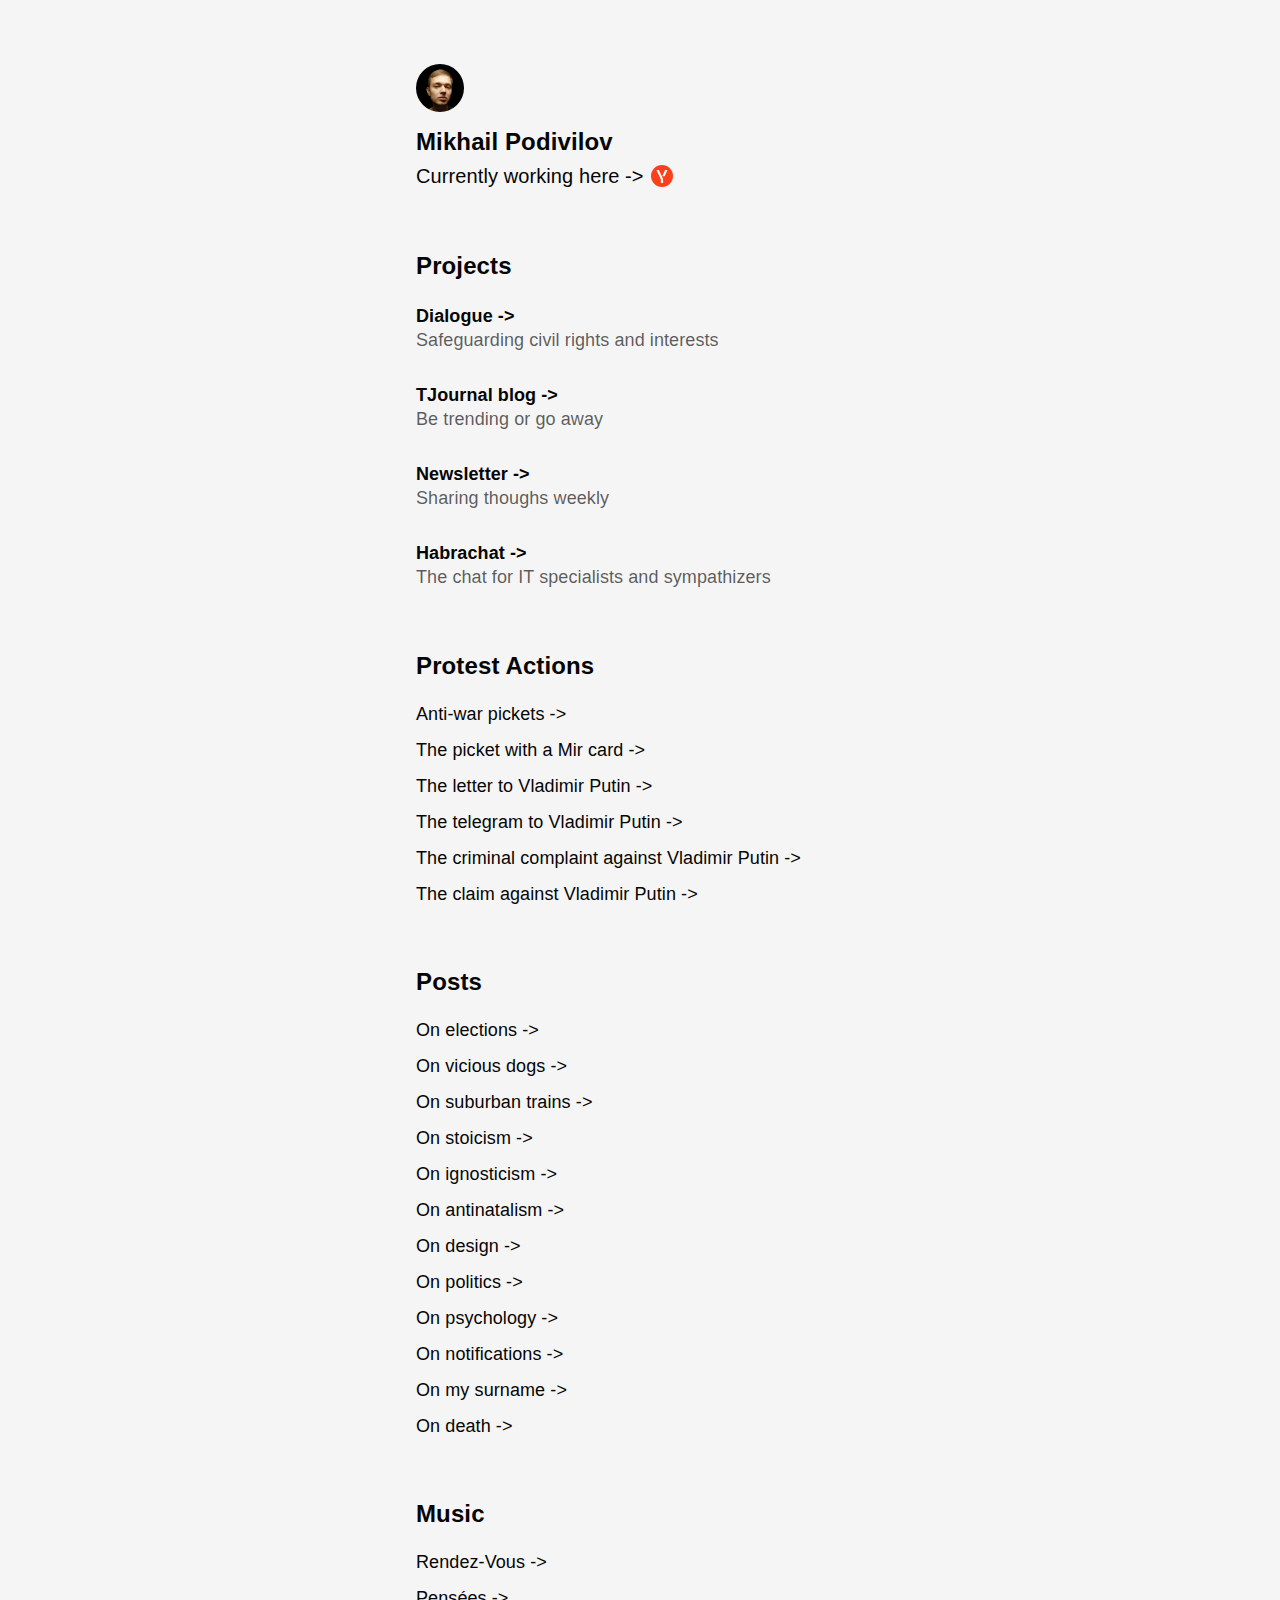
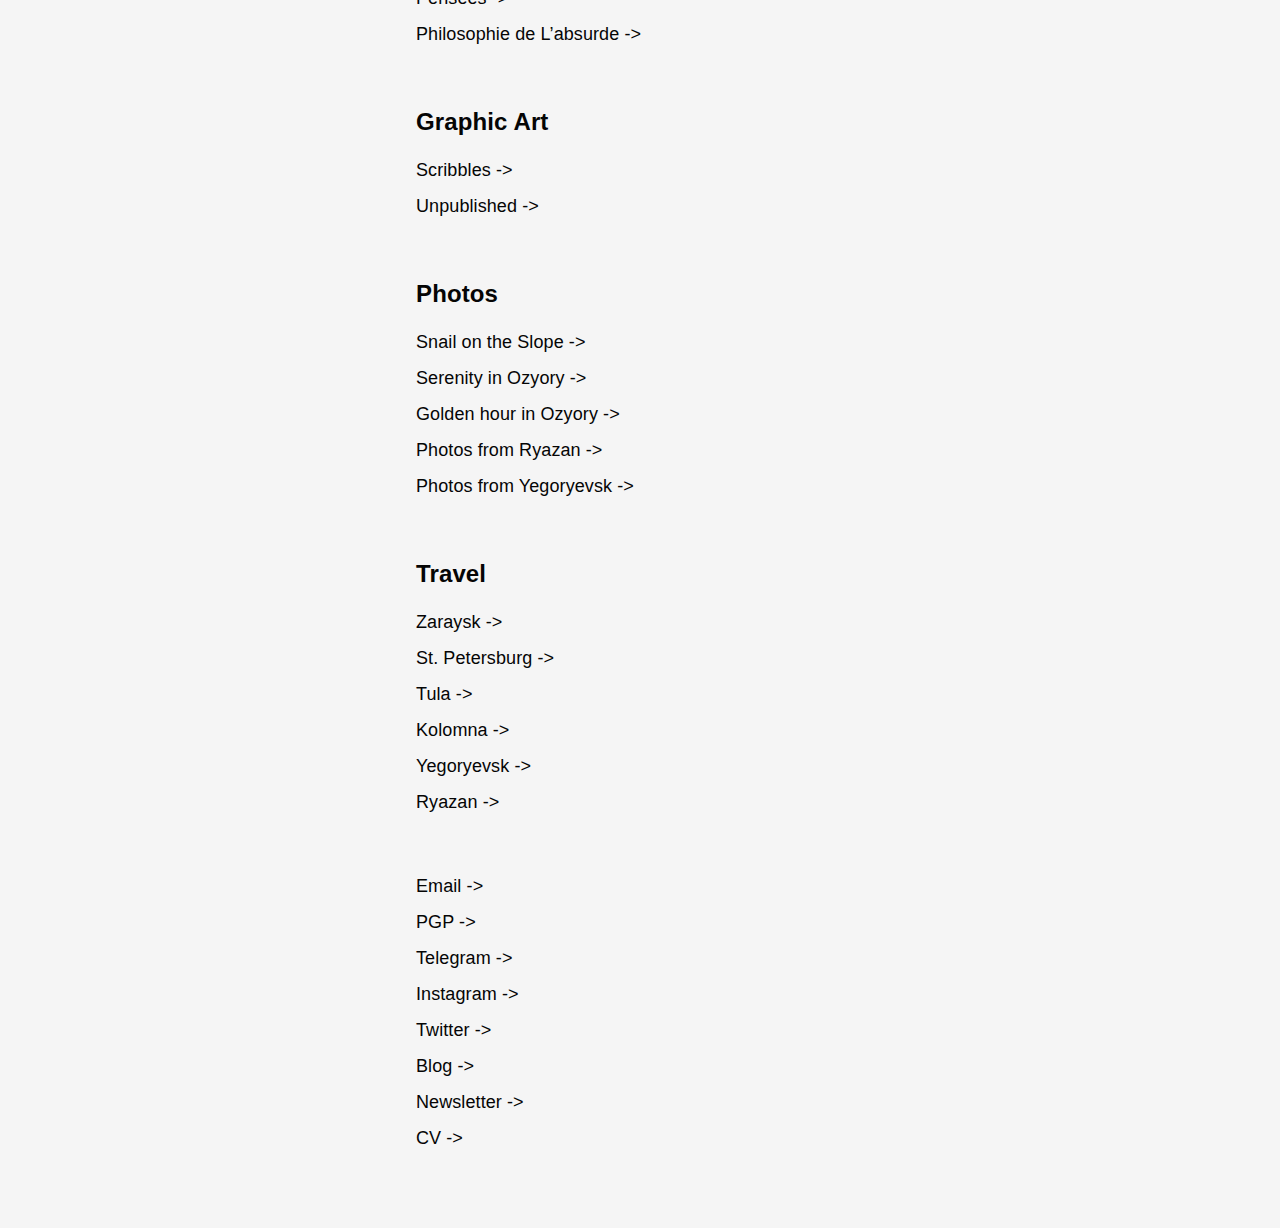
==== podivilov.com/index.html @ a19aee93 "Added podivilov.com, podivilov.ru, podivilov.cz" ====
<!DOCTYPE html>
<!--


/╲/\[☉﹏☉]/\╱\ <-- Aaah! A spider! 🕷️


-->
<html>
<head>
  <meta charset="utf-8">
  <meta name="viewport" content="width=device-width" />
  <title>Mikhail Podivilov</title>
  <meta name="description" content="I am against the war in Ukraine 🇺🇦" />
  <link rel="stylesheet" type="text/css" href="style.css">
  <link rel="icon" type="image/png" href="images/favicon.png">
  <meta property="og:title" content="Mikhail Podivilov" />
  <meta property="og:description" content="I am against the war in Ukraine 🇺🇦" />
  <meta property="og:image" content="https://podivilov.com/images/og.png" />
  <meta name="twitter:card" content="summary_large_image" />
  <meta name="twitter:title" content="Mikhail Podivilov" />
  <meta name="twitter:description" content="I am against the war in Ukraine 🇺🇦" />
  <meta name="twitter:image" content="https://podivilov.com/images/og.png" />

  <!-- Verification stuff -->
  <a rel="me" href="https://mastodon.social/@podivilov" style="display: none;">Mastodon</a>
</head>
<body>
  <div id="content">
    <div class="section">
      <img src="images/mikhail-podivilov.jpg" class="me">
      <h1>Mikhail Podivilov</h1>
      <h2 class="logo">Currently working here -><a href="https://yandex.com/" rel="nofollow" title="Yandex"><svg class="logo" viewBox="0 0 36 36" height="22" width="22"><circle cx="18" cy="18" r="18" fill="#FC3F1D"></circle><path d="M18.441 20.058c1.052 2.304 1.403 3.106 1.403 5.873V29.6h-3.757v-6.186L9 8h3.92l5.521 12.058zM23.074 8L18.48 18.443h3.82L26.905 8h-3.832z" fill="#fff"></path></svg></a></h2>
    </div>

    <div class="section">
      <h6>Projects</h6>

      <ul>
        <li>
          <h3><a href="https://dialoguemovement.org/">Dialogue -></a></h3>
          <p>Safeguarding civil rights and interests</p>
        </li>
        <li>
          <h3><a href="https://tjournal.ru/u/459283">TJournal blog -></a></h3>
          <p>Be trending or go away</p>
        </li>
        <li>
          <h3><a href="https://podivilov.com/newsletter/">Newsletter -></a></h3>
          <p>Sharing thoughs weekly</p>
        </li>
        <li>
          <h3><a href="https://habra.chat/">Habrachat -></a></h3>
          <p>The chat for IT specialists and sympathizers</p>
        </li>
      </ul>
    </div>

    <div class="section links">
      <h6>Protest Actions</h6>

      <a href="https://tjournal.ru/565039" class="link">Anti-war pickets -></a>
      <a href="https://www.nbcnews.com/news/world/russians-opposed-war-ukraine-face-battle-kremlins-crackdown-anti-war-p-rcna29981" class="link">The picket with a Mir card -></a>
      <a href="https://tjournal.ru/565185" class="link">The letter to Vladimir Putin -></a>
      <a href="https://t.me/podivilov_channel/838" class="link">The telegram to Vladimir Putin -></a>
      <a href="https://tjournal.ru/559146" class="long link">The criminal complaint against Vladimir Putin -></a>
      <a href="https://tjournal.ru/592555" class="link">The claim against Vladimir Putin -></a>
    </div>

    <div class="section links">
      <h6>Posts</h6>

      <a href="https://podivilov.ru/blog/all/uik-uehal-a-klouny-izbralis/" class="link">On elections -></a>
      <a href="https://podivilov.ru/blog/all/ostorozhno-zlye-sobaki/" class="link">On vicious dogs -></a>
      <a href="https://podivilov.ru/blog/all/kak-puteshestvovat-na-elektrichkah-i-kayfovat/" class="link">On suburban trains -></a>
      <a href="https://podivilov.ru/blog/tags/stoicism/" class="link">On stoicism -></a>
      <a href="https://podivilov.ru/blog/all/ignosticizm/" class="link">On ignosticism -></a>
      <a href="https://podivilov.ru/blog/all/antinatalizm/" class="link">On antinatalism -></a>
      <a href="https://podivilov.ru/blog/tags/design/" class="link">On design -></a>
      <a href="https://podivilov.ru/blog/tags/politics/" class="link">On politics -></a>
      <a href="https://podivilov.ru/blog/tags/psychology/" class="link">On psychology -></a>
      <a href="https://podivilov.ru/blog/all/pro-uvedomleniya/" class="link">On notifications -></a>
      <a href="https://podivilov.ru/blog/all/cacograph/" class="link">On my surname -></a>
      <a href="https://podivilov.ru/blog/all/zaveschanie/" class="link">On death -></a>
    </div>

    <div class="section links">
      <h6>Music</h6>

      <a href="https://www.youtube.com/watch?v=bPWWufyFyuE" class="link">Rendez-Vous -></a>
      <a href="https://www.youtube.com/watch?v=_a_EP1cF86g" class="link">Pensées -></a>
      <a href="https://www.youtube.com/watch?v=8OWCbKyLMds" class="link">Philosophie de L’absurde -></a>
    </div>

    <div class="section links">
      <h6>Graphic Art</h6>

      <a href="https://web.archive.org/web/20210601125951/https://archive.podivilov.ru/all/kalyaki-malyaki/" class="link">Scribbles -></a>
      <a href="https://web.archive.org/web/20210601120241/https://archive.podivilov.ru/all/dekompoziciya-neopublikovannye-raboty/" class="link">Unpublished -></a>
    </div>

    <div class="section links">
      <h6>Photos</h6>

      <a href="https://podivilov.ru/blog/all/ulitka-na-sklone/" class="link">Snail on the Slope -></a>
      <a href="https://podivilov.ru/blog/all/ozyorskaya-bezmyatezhnost/" class="link">Serenity in Ozyory -></a>
      <a href="https://podivilov.ru/blog/all/zolotoy-chas-v-ozyorah/" class="link">Golden hour in Ozyory -></a>
      <a href="https://podivilov.ru/blog/all/ryazanskiy-fotootchyot/" class="link">Photos from Ryazan -></a>
      <a href="https://podivilov.ru/blog/all/egoryevskiy-fotootchyot/" class="link">Photos from Yegoryevsk -></a>
    </div>

    <div class="section links">
      <h6>Travel</h6>

      <a href="https://www.youtube.com/watch?v=_UMk2dEp2vs" class="link">Zaraysk -></a>
      <a href="https://www.youtube.com/watch?v=t8ysZ4fYrkY" class="link">St. Petersburg -></a>
      <a href="https://www.youtube.com/watch?v=OF5ravawQ6Y" class="link">Tula -></a>
      <a href="https://www.youtube.com/watch?v=j2yAzifiHoA" class="link">Kolomna -></a>
      <a href="https://www.youtube.com/watch?v=ZSQNnGl0Q9E" class="link">Yegoryevsk -></a>
      <a href="https://www.youtube.com/watch?v=ztuQfi9SAhU" class="link">Ryazan -></a>
    </div>

    <div class="section links">
      <a href="mailto:mikhail@podivilov.com" class="link">Email -></a>
      <a href="https://podivilov.com/downloads/pgp/" class="link">PGP -></a>
      <a href="https://t.me/podivilov_channel" class="link">Telegram -></a>
      <a href="https://instagram.com/podivilov.ru" class="link">Instagram -></a>
      <a href="https://twitter.com/podivilov" class="link">Twitter -></a>
      <a href="https://podivilov.ru/blog/" class="link">Blog -></a>
      <a href="https://podivilov.com/newsletter/" class="link">Newsletter -></a>
      <a href="https://podivilov.com/downloads/cv/" class="link">CV -></a>
    </div>
  </div>
</body>
</html>
---- podivilov.com/style.css ----
@import url('https://rsms.me/inter/inter-display.css');
html { font-family: 'InterDisplay', sans-serif; }
@supports (font-variation-settings: normal) {
  html { font-family: 'InterDisplay var', sans-serif; }
}
* {
	margin: 0;
	padding: 0;
	list-style: none;
	text-decoration: none;
	box-sizing: border-box;
	letter-spacing: .005em;
        font-variant-ligatures: contextual;
        -moz-font-feature-settings: 'calt';
        -webkit-font-feature-settings: 'calt';
        font-feature-settings: 'calt';
}
body {
	background: #f5f5f5;
	color: #050505;
	-webkit-font-smoothing: antialiased;
}
a {
	color: inherit;
}
a:hover {
	text-decoration: underline;
}
#content {
	max-width: 512px;
	margin: 0 auto;
	padding: 64px 32px;
}
.section {
	margin-bottom: 64px;
}
.section:last-of-type {
	border-bottom: 0;
	padding-bottom: 0;
	margin-bottom: 0;
}
.me {
	width: 48px;
	height: 48px;
	border-radius: 24px;
	margin-bottom: 12px;
}
h1 {
	font-weight: 600;
	font-size: 24px;
	margin-bottom: 8px;
}
h2 {
	font-weight: 450;
	font-size: 20px;
	line-height: 24px;
}
.link {
	font-size: 18px;
	line-height: 20px;
	margin-right: 12px;
	font-weight: 450;
}
.links .link {
	margin-right: 0;
	display: block;
	margin-bottom: 16px;
}
h6 {
	font-weight: 600;
	font-size: 24px;
	margin-bottom: 24px;
}
h3 {
	font-weight: 600;
	font-size: 18px;
	line-height: 24px;
	margin-bottom: 2px;
}
p {
	font-size: 18px;
	font-weight: 450;
	color: rgba(0, 0, 0, .64);
}
ul li {
	margin-bottom: 32px;
}
ul li:last-of-type {
	margin-bottom: 0;
}
@media screen and (max-width:400px) {
    p {
	line-height: 26px;
    }
    .long {
	line-height: 32px;
	margin-top: -4px;
	margin-bottom: 12px !important;
    }
}
h2.logo {
	display: inline-block;
}
svg.logo {
	display: inline-block;
	position: absolute;
	margin-top: .07em;
	margin-left: .35em;
}
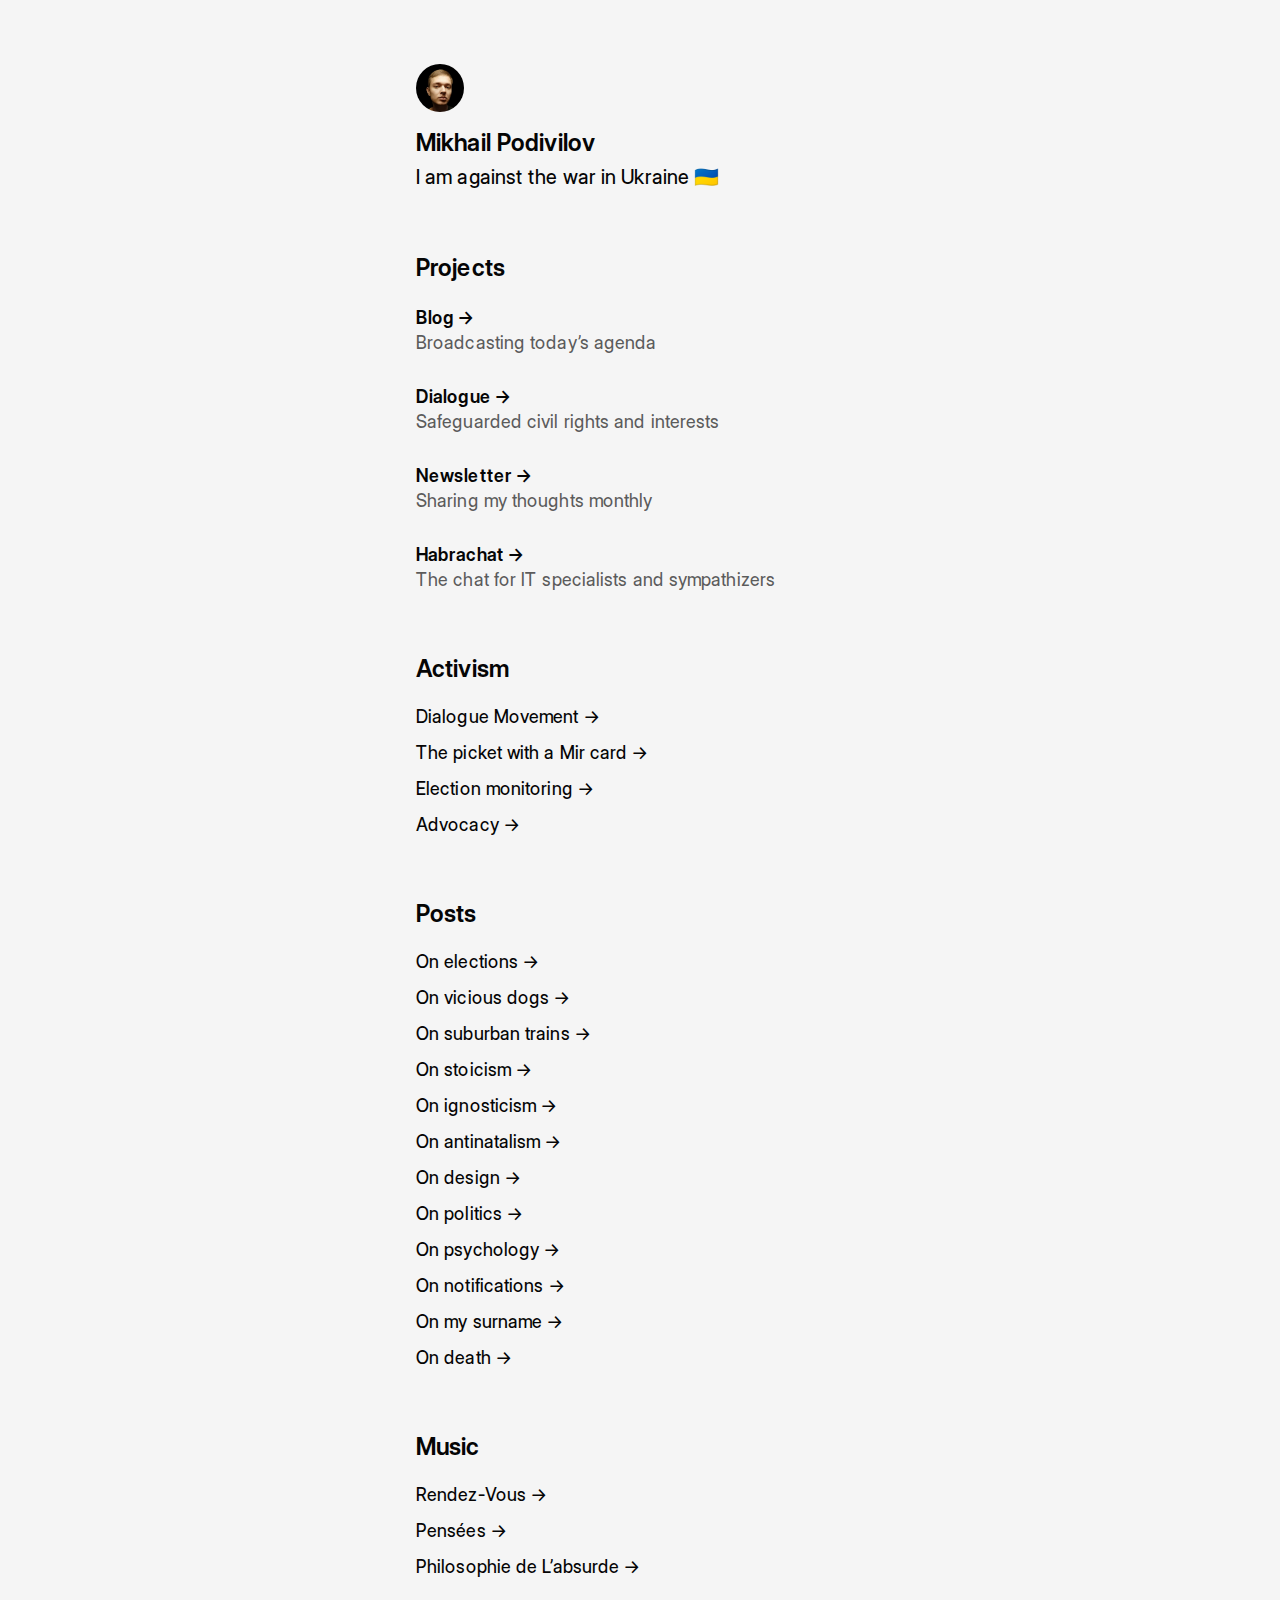
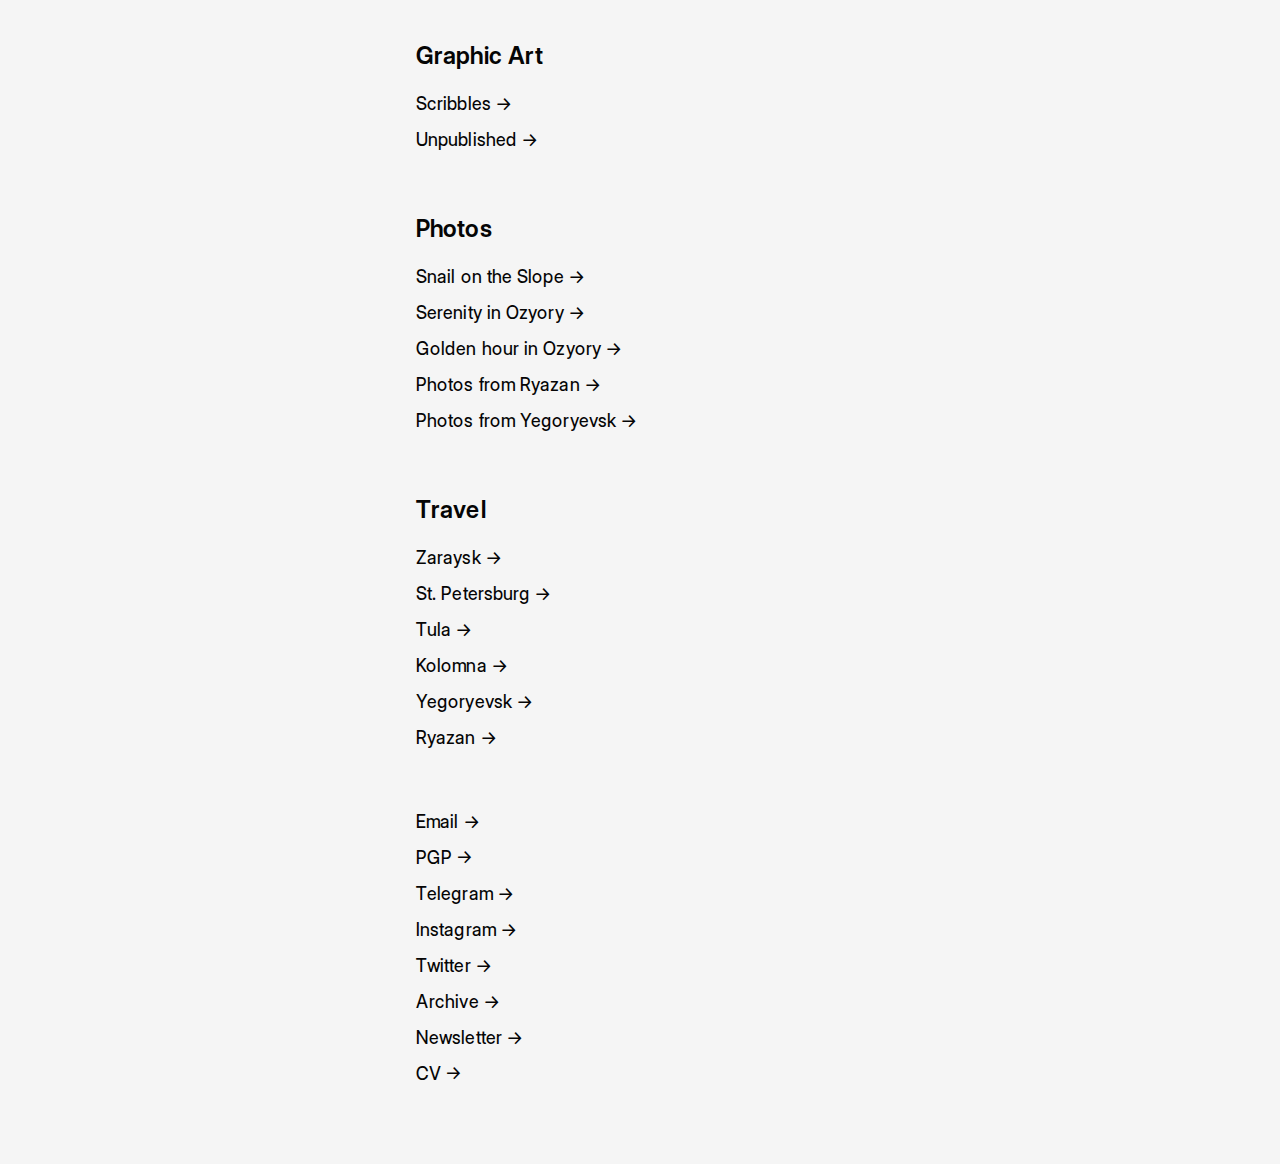
==== commit d76c062e: "Update index.html" ====
--- a/podivilov.com/index.html
+++ b/podivilov.com/index.html
@@ -30,7 +30,7 @@
     <div class="section">
       <img src="images/mikhail-podivilov.jpg" class="me">
       <h1>Mikhail Podivilov</h1>
-      <h2 class="logo">Currently working here -><a href="https://yandex.com/" rel="nofollow" title="Yandex"><svg class="logo" viewBox="0 0 36 36" height="22" width="22"><circle cx="18" cy="18" r="18" fill="#FC3F1D"></circle><path d="M18.441 20.058c1.052 2.304 1.403 3.106 1.403 5.873V29.6h-3.757v-6.186L9 8h3.92l5.521 12.058zM23.074 8L18.48 18.443h3.82L26.905 8h-3.832z" fill="#fff"></path></svg></a></h2>
+      <h2>I am against the war in Ukraine 🇺🇦</h2>
     </div>
 
     <div class="section">
@@ -38,16 +38,16 @@
 
       <ul>
         <li>
-          <h3><a href="https://dialoguemovement.org/">Dialogue -></a></h3>
-          <p>Safeguarding civil rights and interests</p>
+          <h3><a href="https://t.me/podivilov_channel">Blog -></a></h3>
+          <p>Broadcasting today’s agenda</p>
         </li>
         <li>
-          <h3><a href="https://tjournal.ru/u/459283">TJournal blog -></a></h3>
-          <p>Be trending or go away</p>
+          <h3><a href="https://dialoguemovement.org/">Dialogue -></a></h3>
+          <p>Safeguarded civil rights and interests</p>
         </li>
         <li>
           <h3><a href="https://podivilov.com/newsletter/">Newsletter -></a></h3>
-          <p>Sharing thoughs weekly</p>
+          <p>Sharing my thoughts monthly</p>
         </li>
         <li>
           <h3><a href="https://habra.chat/">Habrachat -></a></h3>
@@ -57,31 +57,29 @@
     </div>
 
     <div class="section links">
-      <h6>Protest Actions</h6>
+      <h6>Activism</h6>
 
-      <a href="https://tjournal.ru/565039" class="link">Anti-war pickets -></a>
+      <a href="https://dialoguemovement.org/archive/" class="link">Dialogue Movement -></a>
       <a href="https://www.nbcnews.com/news/world/russians-opposed-war-ukraine-face-battle-kremlins-crackdown-anti-war-p-rcna29981" class="link">The picket with a Mir card -></a>
-      <a href="https://tjournal.ru/565185" class="link">The letter to Vladimir Putin -></a>
-      <a href="https://t.me/podivilov_channel/838" class="link">The telegram to Vladimir Putin -></a>
-      <a href="https://tjournal.ru/559146" class="long link">The criminal complaint against Vladimir Putin -></a>
-      <a href="https://tjournal.ru/592555" class="link">The claim against Vladimir Putin -></a>
+      <a href="https://golosinfo.org/blogs/837" class="link">Election monitoring -></a>
+      <a href="https://t.me/ovdinfolive/10654" class="link">Advocacy -></a>
     </div>
 
     <div class="section links">
       <h6>Posts</h6>
 
-      <a href="https://podivilov.ru/blog/all/uik-uehal-a-klouny-izbralis/" class="link">On elections -></a>
-      <a href="https://podivilov.ru/blog/all/ostorozhno-zlye-sobaki/" class="link">On vicious dogs -></a>
-      <a href="https://podivilov.ru/blog/all/kak-puteshestvovat-na-elektrichkah-i-kayfovat/" class="link">On suburban trains -></a>
-      <a href="https://podivilov.ru/blog/tags/stoicism/" class="link">On stoicism -></a>
-      <a href="https://podivilov.ru/blog/all/ignosticizm/" class="link">On ignosticism -></a>
-      <a href="https://podivilov.ru/blog/all/antinatalizm/" class="link">On antinatalism -></a>
-      <a href="https://podivilov.ru/blog/tags/design/" class="link">On design -></a>
-      <a href="https://podivilov.ru/blog/tags/politics/" class="link">On politics -></a>
-      <a href="https://podivilov.ru/blog/tags/psychology/" class="link">On psychology -></a>
-      <a href="https://podivilov.ru/blog/all/pro-uvedomleniya/" class="link">On notifications -></a>
-      <a href="https://podivilov.ru/blog/all/cacograph/" class="link">On my surname -></a>
-      <a href="https://podivilov.ru/blog/all/zaveschanie/" class="link">On death -></a>
+      <a href="https://podivilov.ru/archive/all/uik-uehal-a-klouny-izbralis/" class="link">On elections -></a>
+      <a href="https://podivilov.ru/archive/all/ostorozhno-zlye-sobaki/" class="link">On vicious dogs -></a>
+      <a href="https://podivilov.ru/archive/all/kak-puteshestvovat-na-elektrichkah-i-kayfovat/" class="link">On suburban trains -></a>
+      <a href="https://podivilov.ru/archive/tags/stoicism/" class="link">On stoicism -></a>
+      <a href="https://podivilov.ru/archive/all/ignosticizm/" class="link">On ignosticism -></a>
+      <a href="https://podivilov.ru/archive/all/antinatalizm/" class="link">On antinatalism -></a>
+      <a href="https://podivilov.ru/archive/tags/design/" class="link">On design -></a>
+      <a href="https://podivilov.ru/archive/tags/politics/" class="link">On politics -></a>
+      <a href="https://podivilov.ru/archive/tags/psychology/" class="link">On psychology -></a>
+      <a href="https://podivilov.ru/archive/all/pro-uvedomleniya/" class="link">On notifications -></a>
+      <a href="https://podivilov.ru/archive/all/cacograph/" class="link">On my surname -></a>
+      <a href="https://podivilov.ru/archive/all/zaveschanie/" class="link">On death -></a>
     </div>
 
     <div class="section links">
@@ -102,11 +100,11 @@
     <div class="section links">
       <h6>Photos</h6>
 
-      <a href="https://podivilov.ru/blog/all/ulitka-na-sklone/" class="link">Snail on the Slope -></a>
-      <a href="https://podivilov.ru/blog/all/ozyorskaya-bezmyatezhnost/" class="link">Serenity in Ozyory -></a>
-      <a href="https://podivilov.ru/blog/all/zolotoy-chas-v-ozyorah/" class="link">Golden hour in Ozyory -></a>
-      <a href="https://podivilov.ru/blog/all/ryazanskiy-fotootchyot/" class="link">Photos from Ryazan -></a>
-      <a href="https://podivilov.ru/blog/all/egoryevskiy-fotootchyot/" class="link">Photos from Yegoryevsk -></a>
+      <a href="https://podivilov.ru/archive/all/ulitka-na-sklone/" class="link">Snail on the Slope -></a>
+      <a href="https://podivilov.ru/archive/all/ozyorskaya-bezmyatezhnost/" class="link">Serenity in Ozyory -></a>
+      <a href="https://podivilov.ru/archive/all/zolotoy-chas-v-ozyorah/" class="link">Golden hour in Ozyory -></a>
+      <a href="https://podivilov.ru/archive/all/ryazanskiy-fotootchyot/" class="link">Photos from Ryazan -></a>
+      <a href="https://podivilov.ru/archive/all/egoryevskiy-fotootchyot/" class="link">Photos from Yegoryevsk -></a>
     </div>
 
     <div class="section links">
@@ -123,10 +121,10 @@
     <div class="section links">
       <a href="mailto:mikhail@podivilov.com" class="link">Email -></a>
       <a href="https://podivilov.com/downloads/pgp/" class="link">PGP -></a>
-      <a href="https://t.me/podivilov_channel" class="link">Telegram -></a>
-      <a href="https://instagram.com/podivilov.ru" class="link">Instagram -></a>
+      <a href="https://t.me/podivilov" class="link">Telegram -></a>
+      <a href="https://instagram.com/podivilov.ru/" class="link">Instagram -></a>
       <a href="https://twitter.com/podivilov" class="link">Twitter -></a>
-      <a href="https://podivilov.ru/blog/" class="link">Blog -></a>
+      <a href="https://podivilov.ru/archive/" class="link">Archive -></a>
       <a href="https://podivilov.com/newsletter/" class="link">Newsletter -></a>
       <a href="https://podivilov.com/downloads/cv/" class="link">CV -></a>
     </div>
--- a/podivilov.com/style.css
+++ b/podivilov.com/style.css
@@ -1,4 +1,4 @@
-@import url('https://rsms.me/inter/inter-display.css');
+@import url('fonts/inter/inter-display.css');
 html { font-family: 'InterDisplay', sans-serif; }
 @supports (font-variation-settings: normal) {
   html { font-family: 'InterDisplay var', sans-serif; }
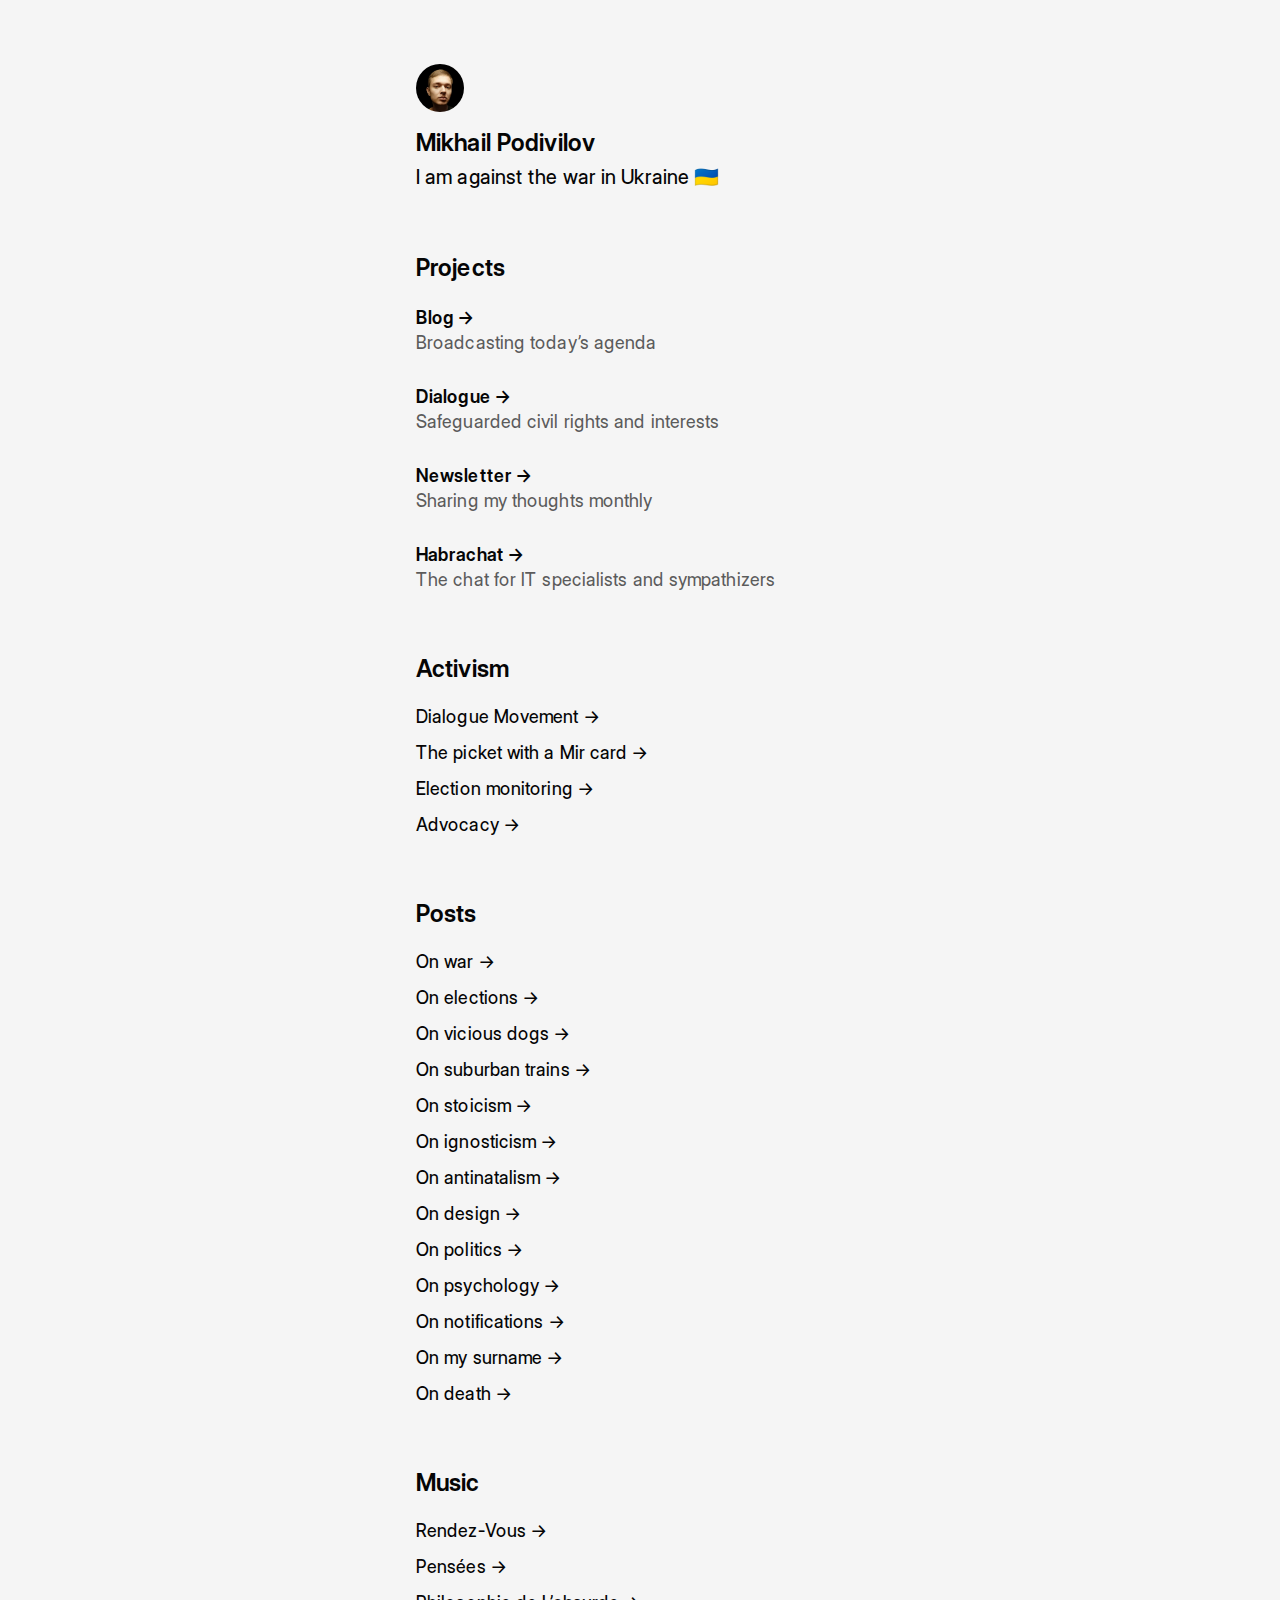
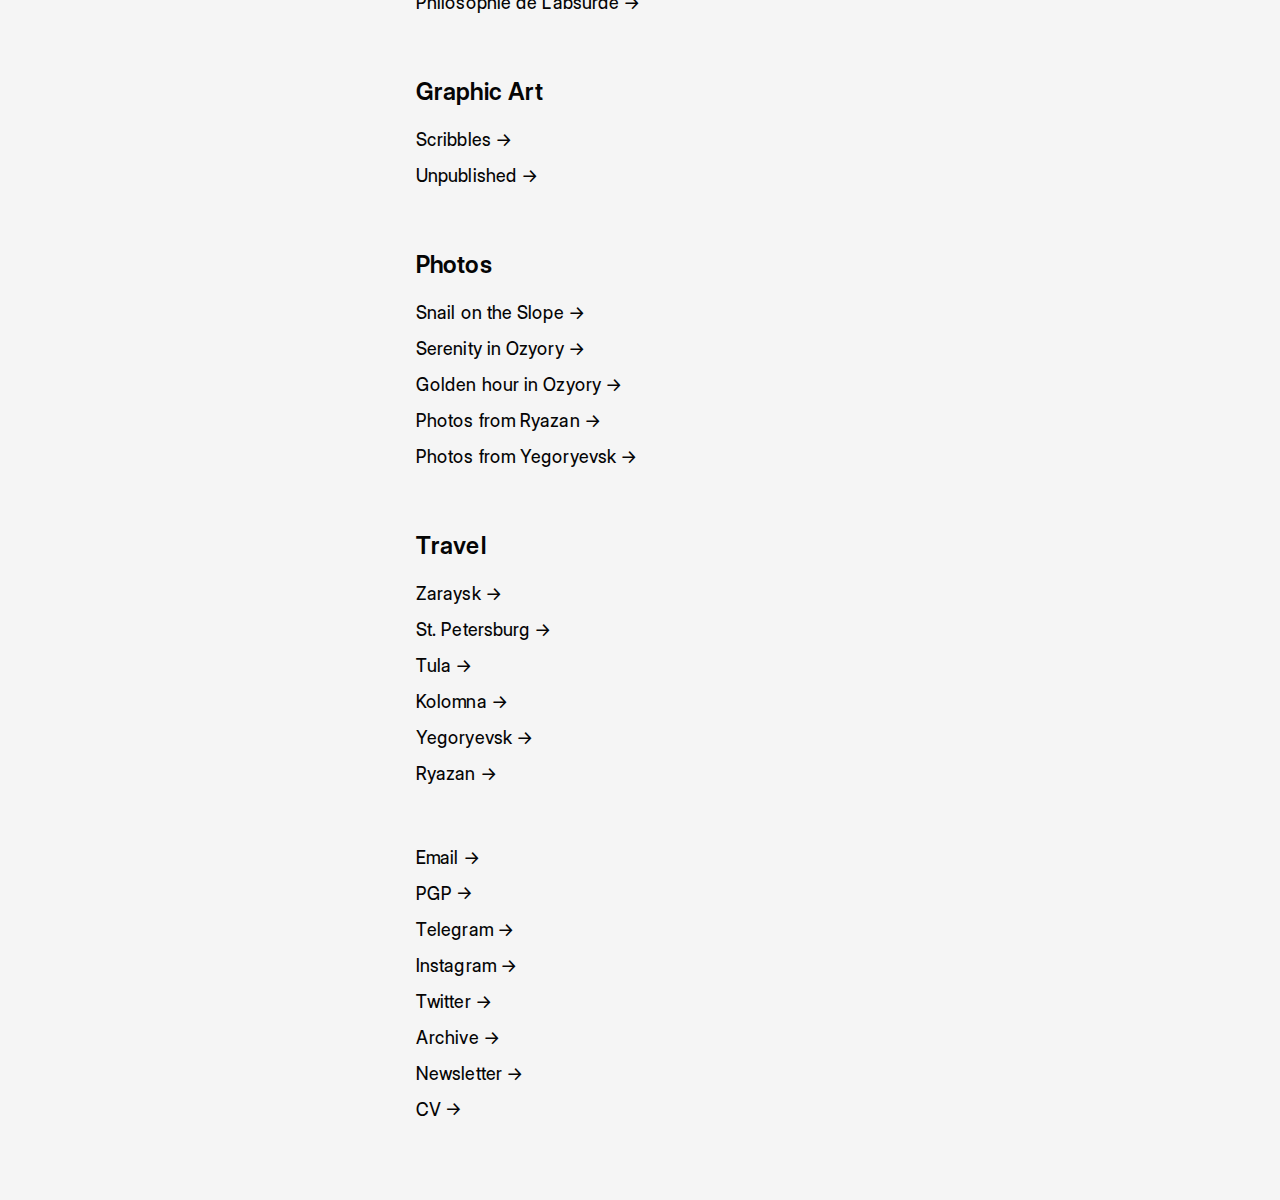
==== commit ac52bab8: "Update index.html" ====
--- a/podivilov.com/index.html
+++ b/podivilov.com/index.html
@@ -68,18 +68,19 @@
     <div class="section links">
       <h6>Posts</h6>
 
-      <a href="https://podivilov.ru/archive/all/uik-uehal-a-klouny-izbralis/" class="link">On elections -></a>
-      <a href="https://podivilov.ru/archive/all/ostorozhno-zlye-sobaki/" class="link">On vicious dogs -></a>
-      <a href="https://podivilov.ru/archive/all/kak-puteshestvovat-na-elektrichkah-i-kayfovat/" class="link">On suburban trains -></a>
-      <a href="https://podivilov.ru/archive/tags/stoicism/" class="link">On stoicism -></a>
-      <a href="https://podivilov.ru/archive/all/ignosticizm/" class="link">On ignosticism -></a>
-      <a href="https://podivilov.ru/archive/all/antinatalizm/" class="link">On antinatalism -></a>
-      <a href="https://podivilov.ru/archive/tags/design/" class="link">On design -></a>
-      <a href="https://podivilov.ru/archive/tags/politics/" class="link">On politics -></a>
-      <a href="https://podivilov.ru/archive/tags/psychology/" class="link">On psychology -></a>
-      <a href="https://podivilov.ru/archive/all/pro-uvedomleniya/" class="link">On notifications -></a>
-      <a href="https://podivilov.ru/archive/all/cacograph/" class="link">On my surname -></a>
-      <a href="https://podivilov.ru/archive/all/zaveschanie/" class="link">On death -></a>
+      <a href="https://podivilov.ru/archive/all/zametki-s-tjournal/" class="link">On war -></a>
+      <a href="https://podivilov.com/archive/all/uik-uehal-a-klouny-izbralis/" class="link">On elections -></a>
+      <a href="https://podivilov.com/archive/all/ostorozhno-zlye-sobaki/" class="link">On vicious dogs -></a>
+      <a href="https://podivilov.com/archive/all/kak-puteshestvovat-na-elektrichkah-i-kayfovat/" class="link">On suburban trains -></a>
+      <a href="https://podivilov.com/archive/tags/stoicism/" class="link">On stoicism -></a>
+      <a href="https://podivilov.com/archive/all/ignosticizm/" class="link">On ignosticism -></a>
+      <a href="https://podivilov.com/archive/all/antinatalizm/" class="link">On antinatalism -></a>
+      <a href="https://podivilov.com/archive/tags/design/" class="link">On design -></a>
+      <a href="https://podivilov.com/archive/tags/politics/" class="link">On politics -></a>
+      <a href="https://podivilov.com/archive/tags/psychology/" class="link">On psychology -></a>
+      <a href="https://podivilov.com/archive/all/pro-uvedomleniya/" class="link">On notifications -></a>
+      <a href="https://podivilov.com/archive/all/cacograph/" class="link">On my surname -></a>
+      <a href="https://podivilov.com/archive/all/zaveschanie/" class="link">On death -></a>
     </div>
 
     <div class="section links">
@@ -100,11 +101,11 @@
     <div class="section links">
       <h6>Photos</h6>
 
-      <a href="https://podivilov.ru/archive/all/ulitka-na-sklone/" class="link">Snail on the Slope -></a>
-      <a href="https://podivilov.ru/archive/all/ozyorskaya-bezmyatezhnost/" class="link">Serenity in Ozyory -></a>
-      <a href="https://podivilov.ru/archive/all/zolotoy-chas-v-ozyorah/" class="link">Golden hour in Ozyory -></a>
-      <a href="https://podivilov.ru/archive/all/ryazanskiy-fotootchyot/" class="link">Photos from Ryazan -></a>
-      <a href="https://podivilov.ru/archive/all/egoryevskiy-fotootchyot/" class="link">Photos from Yegoryevsk -></a>
+      <a href="https://podivilov.com/archive/all/ulitka-na-sklone/" class="link">Snail on the Slope -></a>
+      <a href="https://podivilov.com/archive/all/ozyorskaya-bezmyatezhnost/" class="link">Serenity in Ozyory -></a>
+      <a href="https://podivilov.com/archive/all/zolotoy-chas-v-ozyorah/" class="link">Golden hour in Ozyory -></a>
+      <a href="https://podivilov.com/archive/all/ryazanskiy-fotootchyot/" class="link">Photos from Ryazan -></a>
+      <a href="https://podivilov.com/archive/all/egoryevskiy-fotootchyot/" class="link">Photos from Yegoryevsk -></a>
     </div>
 
     <div class="section links">
@@ -124,7 +125,7 @@
       <a href="https://t.me/podivilov" class="link">Telegram -></a>
       <a href="https://instagram.com/podivilov.ru/" class="link">Instagram -></a>
       <a href="https://twitter.com/podivilov" class="link">Twitter -></a>
-      <a href="https://podivilov.ru/archive/" class="link">Archive -></a>
+      <a href="https://podivilov.com/archive/" class="link">Archive -></a>
       <a href="https://podivilov.com/newsletter/" class="link">Newsletter -></a>
       <a href="https://podivilov.com/downloads/cv/" class="link">CV -></a>
     </div>
